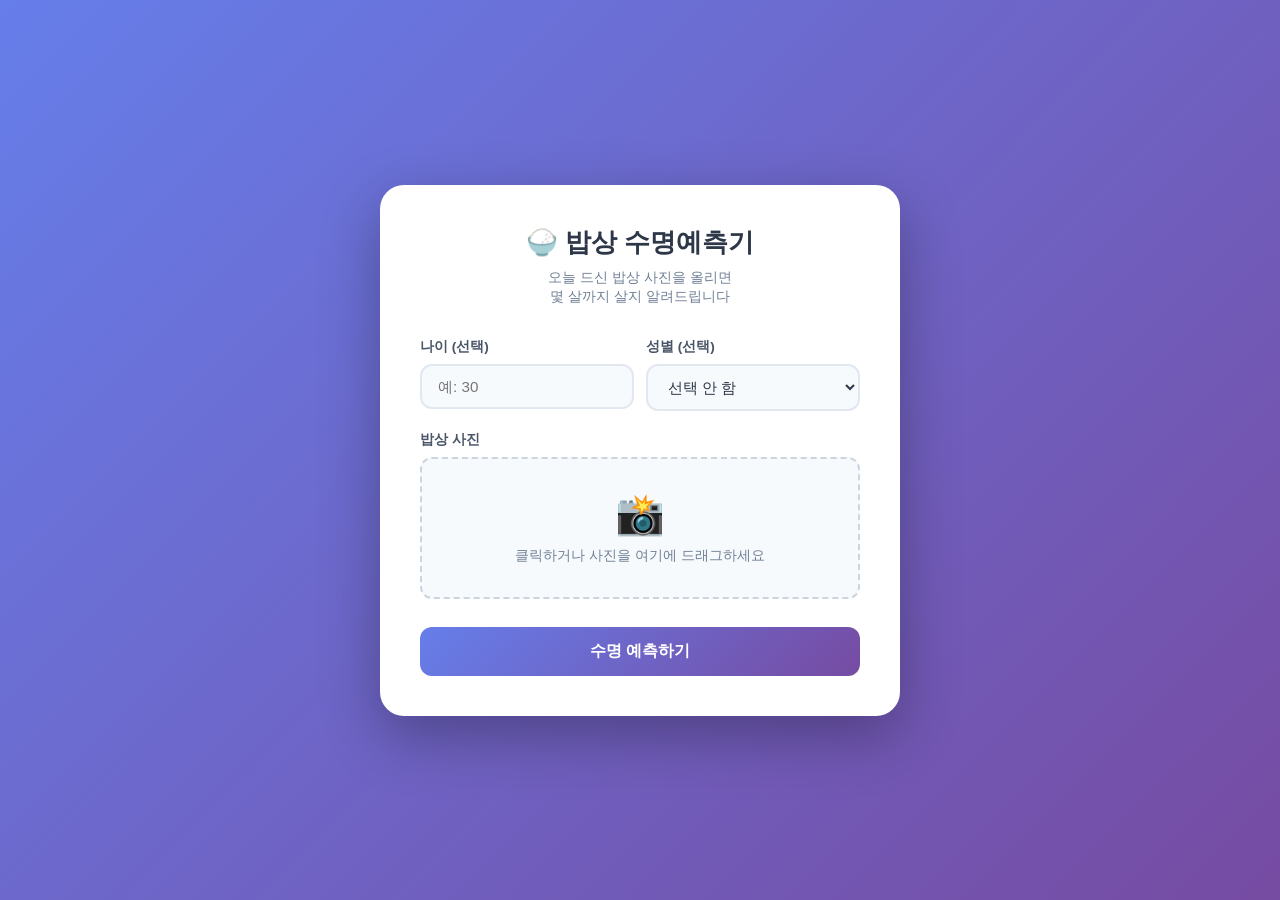
==== index.html @ 8b2cb839 "정적 HTML 단일 파일로 변환 (서버 불필요) Flask 백엔드 제거, index.html 하나로 모든 로직 처리. GitHub Pages 등 정적 호스팅 바로 사용 가능.  C" ====
<!DOCTYPE html>
<html lang="ko">
<head>
    <meta charset="UTF-8">
    <meta name="viewport" content="width=device-width, initial-scale=1.0">
    <title>밥상 수명예측기 🍚</title>
    <style>
        * { box-sizing: border-box; margin: 0; padding: 0; }

        body {
            font-family: 'Apple SD Gothic Neo', 'Malgun Gothic', sans-serif;
            background: linear-gradient(135deg, #667eea 0%, #764ba2 100%);
            min-height: 100vh;
            display: flex;
            align-items: center;
            justify-content: center;
            padding: 20px;
        }

        .card {
            background: white;
            border-radius: 24px;
            padding: 40px;
            width: 100%;
            max-width: 520px;
            box-shadow: 0 20px 60px rgba(0,0,0,0.3);
        }

        h1 {
            text-align: center;
            font-size: 1.6rem;
            margin-bottom: 8px;
            color: #2d3748;
        }

        .subtitle {
            text-align: center;
            color: #718096;
            font-size: 0.9rem;
            margin-bottom: 32px;
        }

        .form-group { margin-bottom: 20px; }

        label {
            display: block;
            font-size: 0.85rem;
            font-weight: 600;
            color: #4a5568;
            margin-bottom: 8px;
        }

        input[type="number"], select {
            width: 100%;
            padding: 12px 16px;
            border: 2px solid #e2e8f0;
            border-radius: 12px;
            font-size: 0.95rem;
            color: #2d3748;
            background: #f7fafc;
            transition: border-color 0.2s;
        }

        input:focus, select:focus {
            outline: none;
            border-color: #667eea;
            background: white;
        }

        .row { display: flex; gap: 12px; }
        .row .form-group { flex: 1; }

        .upload-area {
            border: 2px dashed #cbd5e0;
            border-radius: 12px;
            padding: 32px;
            text-align: center;
            cursor: pointer;
            transition: all 0.2s;
            background: #f7fafc;
        }

        .upload-area:hover, .upload-area.dragover {
            border-color: #667eea;
            background: #ebf4ff;
        }

        .upload-area .emoji { font-size: 2.5rem; display: block; margin-bottom: 8px; }
        .upload-area p { color: #718096; font-size: 0.9rem; }
        .upload-area input[type="file"] { display: none; }

        #preview {
            display: none;
            width: 100%;
            max-height: 240px;
            object-fit: cover;
            border-radius: 12px;
            margin-top: 12px;
        }

        .btn {
            width: 100%;
            padding: 14px;
            background: linear-gradient(135deg, #667eea 0%, #764ba2 100%);
            color: white;
            border: none;
            border-radius: 12px;
            font-size: 1rem;
            font-weight: 700;
            cursor: pointer;
            transition: opacity 0.2s, transform 0.1s;
            margin-top: 8px;
        }

        .btn:hover { opacity: 0.9; transform: translateY(-1px); }
        .btn:active { transform: translateY(0); }
        .btn:disabled { opacity: 0.6; cursor: not-allowed; transform: none; }

        .result {
            display: none;
            margin-top: 24px;
            padding: 24px;
            background: linear-gradient(135deg, #f6f9ff 0%, #f0f4ff 100%);
            border-radius: 16px;
            border-left: 4px solid #667eea;
        }

        .result-text {
            color: #2d3748;
            font-size: 0.95rem;
            line-height: 1.8;
            white-space: pre-wrap;
        }

        .result-text strong {
            color: #667eea;
            font-size: 1.2rem;
        }

        .spinner {
            display: inline-block;
            width: 18px;
            height: 18px;
            border: 3px solid rgba(255,255,255,0.4);
            border-top-color: white;
            border-radius: 50%;
            animation: spin 0.8s linear infinite;
            vertical-align: middle;
            margin-right: 8px;
        }

        @keyframes spin { to { transform: rotate(360deg); } }
    </style>
</head>
<body>
    <div class="card">
        <h1>🍚 밥상 수명예측기</h1>
        <p class="subtitle">오늘 드신 밥상 사진을 올리면<br>몇 살까지 살지 알려드립니다</p>

        <form id="mainForm">
            <div class="row">
                <div class="form-group">
                    <label for="age">나이 (선택)</label>
                    <input type="number" id="age" min="1" max="120" placeholder="예: 30">
                </div>
                <div class="form-group">
                    <label for="gender">성별 (선택)</label>
                    <select id="gender">
                        <option value="">선택 안 함</option>
                        <option value="male">남성</option>
                        <option value="female">여성</option>
                    </select>
                </div>
            </div>

            <div class="form-group">
                <label>밥상 사진</label>
                <div class="upload-area" id="uploadArea">
                    <span class="emoji">📸</span>
                    <p>클릭하거나 사진을 여기에 드래그하세요</p>
                    <input type="file" id="imageInput" accept="image/*" required>
                </div>
                <img id="preview" alt="미리보기">
            </div>

            <button type="submit" class="btn" id="submitBtn">수명 예측하기</button>
        </form>

        <div class="result" id="resultBox">
            <div class="result-text" id="resultText"></div>
        </div>
    </div>

    <script>
        const COMMENTS = [
            ["채소가 풍부해서 혈관 건강에 좋아 보입니다.", "균형 잡힌 식단을 유지하고 있군요!"],
            ["탄수화물 위주의 식사네요. 단백질도 챙겨보세요.", "채소를 조금 더 추가해보는 건 어떨까요?"],
            ["단백질이 풍부한 식사입니다. 근육 건강에 좋습니다.", "물을 충분히 마시는 것도 잊지 마세요!"],
            ["기름진 음식이 보이네요. 가끔은 괜찮지만 자주는 삼가세요.", "운동과 함께라면 더욱 건강한 삶을 살 수 있어요!"],
            ["전통 한식 식단이군요. 발효 식품이 장 건강에 도움이 됩니다.", "이 식단이라면 장수할 가능성이 높습니다!"],
            ["과일과 채소가 가득하네요. 비타민 충전 완료!", "이렇게 드시면 피부도 좋아질 거예요!"],
        ];

        const uploadArea = document.getElementById('uploadArea');
        const imageInput = document.getElementById('imageInput');
        const preview = document.getElementById('preview');
        const form = document.getElementById('mainForm');
        const submitBtn = document.getElementById('submitBtn');
        const resultBox = document.getElementById('resultBox');
        const resultText = document.getElementById('resultText');

        uploadArea.addEventListener('click', () => imageInput.click());

        uploadArea.addEventListener('dragover', (e) => {
            e.preventDefault();
            uploadArea.classList.add('dragover');
        });
        uploadArea.addEventListener('dragleave', () => uploadArea.classList.remove('dragover'));
        uploadArea.addEventListener('drop', (e) => {
            e.preventDefault();
            uploadArea.classList.remove('dragover');
            const file = e.dataTransfer.files[0];
            if (file && file.type.startsWith('image/')) {
                const dt = new DataTransfer();
                dt.items.add(file);
                imageInput.files = dt.files;
                showPreview(file);
            }
        });

        imageInput.addEventListener('change', () => {
            if (imageInput.files[0]) showPreview(imageInput.files[0]);
        });

        function showPreview(file) {
            const reader = new FileReader();
            reader.onload = (e) => {
                preview.src = e.target.result;
                preview.style.display = 'block';
                uploadArea.querySelector('p').textContent = file.name;
            };
            reader.readAsDataURL(file);
        }

        form.addEventListener('submit', (e) => {
            e.preventDefault();
            if (!imageInput.files[0]) {
                alert('사진을 업로드해주세요.');
                return;
            }

            submitBtn.disabled = true;
            submitBtn.innerHTML = '<span class="spinner"></span>분석 중...';
            resultBox.style.display = 'none';

            setTimeout(() => {
                const age = parseInt(document.getElementById('age').value) || null;
                const predicted = Math.floor(Math.random() * 41) + 65; // 65~105
                const [comment, advice] = COMMENTS[Math.floor(Math.random() * COMMENTS.length)];

                let ageMsg = '';
                if (age && age < predicted) {
                    ageMsg = ` (앞으로 ${predicted - age}년 더!)`;
                }

                const html =
                    `당신은 <strong>${predicted}살</strong>까지 살아있을 예정입니다! 🎉${ageMsg}\n\n${comment}\n\n💡 ${advice}`;

                resultText.innerHTML = html;
                resultBox.style.display = 'block';
                resultBox.scrollIntoView({ behavior: 'smooth', block: 'nearest' });

                submitBtn.disabled = false;
                submitBtn.innerHTML = '수명 예측하기';
            }, 1500);
        });
    </script>
</body>
</html>
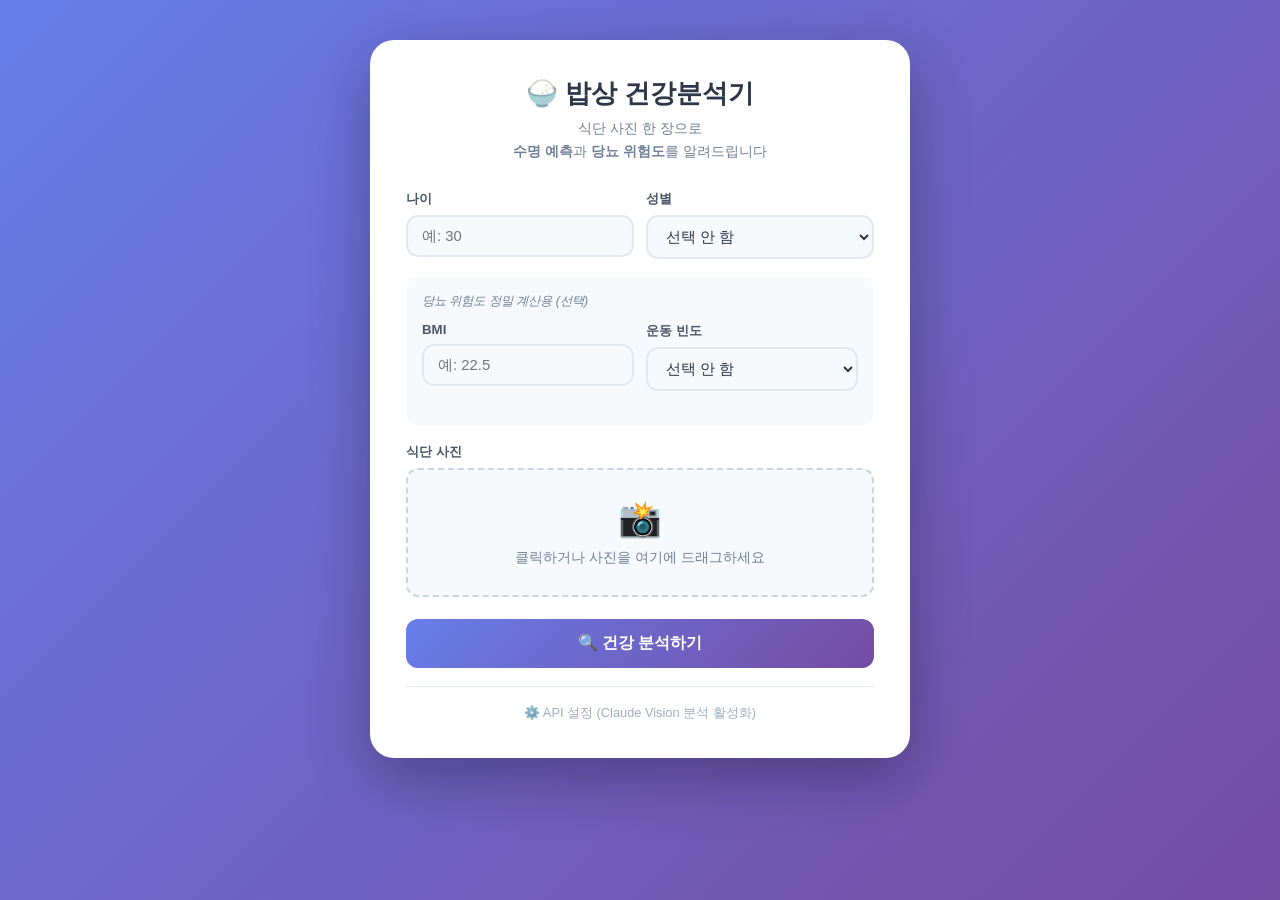
==== commit 8bdf76ce: "수명예측 + 당뇨위험도 기능 추가 - 양자역학 Ry(θ) 회로 시뮬레이션으로 수명 예측 (PAD 3축) - 한국 건보공단 연령별 유병률 기반 5년 내 당뇨 발병 확률 - 당뇨 중위" ====
--- a/index.html
+++ b/index.html
@@ -3,7 +3,7 @@
 <head>
     <meta charset="UTF-8">
     <meta name="viewport" content="width=device-width, initial-scale=1.0">
-    <title>밥상 수명예측기 🍚</title>
+    <title>밥상 건강분석기 🍚</title>
     <style>
         * { box-sizing: border-box; margin: 0; padding: 0; }
 
@@ -12,7 +12,7 @@
             background: linear-gradient(135deg, #667eea 0%, #764ba2 100%);
             min-height: 100vh;
             display: flex;
-            align-items: center;
+            align-items: flex-start;
             justify-content: center;
             padding: 20px;
         }
@@ -20,260 +20,659 @@
         .card {
             background: white;
             border-radius: 24px;
-            padding: 40px;
+            padding: 36px;
             width: 100%;
-            max-width: 520px;
+            max-width: 540px;
             box-shadow: 0 20px 60px rgba(0,0,0,0.3);
-        }
-
-        h1 {
-            text-align: center;
-            font-size: 1.6rem;
-            margin-bottom: 8px;
-            color: #2d3748;
-        }
-
-        .subtitle {
-            text-align: center;
-            color: #718096;
-            font-size: 0.9rem;
-            margin-bottom: 32px;
-        }
-
-        .form-group { margin-bottom: 20px; }
-
-        label {
-            display: block;
-            font-size: 0.85rem;
-            font-weight: 600;
-            color: #4a5568;
-            margin-bottom: 8px;
-        }
-
-        input[type="number"], select {
-            width: 100%;
-            padding: 12px 16px;
-            border: 2px solid #e2e8f0;
-            border-radius: 12px;
-            font-size: 0.95rem;
-            color: #2d3748;
-            background: #f7fafc;
+            margin: 20px 0;
+        }
+
+        h1 { text-align: center; font-size: 1.6rem; margin-bottom: 6px; color: #2d3748; }
+        .subtitle { text-align: center; color: #718096; font-size: 0.88rem; margin-bottom: 28px; line-height: 1.6; }
+
+        .form-group { margin-bottom: 18px; }
+        label { display: block; font-size: 0.83rem; font-weight: 600; color: #4a5568; margin-bottom: 7px; }
+
+        input[type="number"], input[type="text"], select {
+            width: 100%; padding: 11px 14px;
+            border: 2px solid #e2e8f0; border-radius: 12px;
+            font-size: 0.93rem; color: #2d3748; background: #f7fafc;
             transition: border-color 0.2s;
         }
-
-        input:focus, select:focus {
-            outline: none;
-            border-color: #667eea;
-            background: white;
-        }
+        input:focus, select:focus { outline: none; border-color: #667eea; background: white; }
 
         .row { display: flex; gap: 12px; }
         .row .form-group { flex: 1; }
 
         .upload-area {
-            border: 2px dashed #cbd5e0;
-            border-radius: 12px;
-            padding: 32px;
-            text-align: center;
-            cursor: pointer;
-            transition: all 0.2s;
-            background: #f7fafc;
-        }
-
-        .upload-area:hover, .upload-area.dragover {
-            border-color: #667eea;
-            background: #ebf4ff;
-        }
-
-        .upload-area .emoji { font-size: 2.5rem; display: block; margin-bottom: 8px; }
-        .upload-area p { color: #718096; font-size: 0.9rem; }
+            border: 2px dashed #cbd5e0; border-radius: 12px;
+            padding: 28px; text-align: center; cursor: pointer;
+            transition: all 0.2s; background: #f7fafc;
+        }
+        .upload-area:hover, .upload-area.dragover { border-color: #667eea; background: #ebf4ff; }
+        .upload-area .emoji { font-size: 2.2rem; display: block; margin-bottom: 8px; }
+        .upload-area p { color: #718096; font-size: 0.88rem; }
         .upload-area input[type="file"] { display: none; }
 
         #preview {
-            display: none;
-            width: 100%;
-            max-height: 240px;
-            object-fit: cover;
-            border-radius: 12px;
-            margin-top: 12px;
-        }
+            display: none; width: 100%; max-height: 220px;
+            object-fit: cover; border-radius: 12px; margin-top: 12px;
+        }
+
+        .extra-fields {
+            background: #f7fafc; border-radius: 12px;
+            padding: 16px; margin-bottom: 18px;
+        }
+        .extra-fields .row { margin-bottom: 0; }
+        .extra-label { font-size: 0.78rem; color: #718096; margin-bottom: 12px; font-style: italic; }
 
         .btn {
-            width: 100%;
-            padding: 14px;
+            width: 100%; padding: 14px;
             background: linear-gradient(135deg, #667eea 0%, #764ba2 100%);
-            color: white;
-            border: none;
-            border-radius: 12px;
-            font-size: 1rem;
-            font-weight: 700;
-            cursor: pointer;
-            transition: opacity 0.2s, transform 0.1s;
-            margin-top: 8px;
-        }
-
+            color: white; border: none; border-radius: 12px;
+            font-size: 1rem; font-weight: 700; cursor: pointer;
+            transition: opacity 0.2s, transform 0.1s; margin-top: 4px;
+        }
         .btn:hover { opacity: 0.9; transform: translateY(-1px); }
         .btn:active { transform: translateY(0); }
         .btn:disabled { opacity: 0.6; cursor: not-allowed; transform: none; }
 
-        .result {
-            display: none;
-            margin-top: 24px;
-            padding: 24px;
-            background: linear-gradient(135deg, #f6f9ff 0%, #f0f4ff 100%);
-            border-radius: 16px;
-            border-left: 4px solid #667eea;
-        }
-
-        .result-text {
-            color: #2d3748;
-            font-size: 0.95rem;
-            line-height: 1.8;
-            white-space: pre-wrap;
-        }
-
-        .result-text strong {
-            color: #667eea;
-            font-size: 1.2rem;
-        }
-
         .spinner {
-            display: inline-block;
-            width: 18px;
-            height: 18px;
-            border: 3px solid rgba(255,255,255,0.4);
-            border-top-color: white;
-            border-radius: 50%;
-            animation: spin 0.8s linear infinite;
-            vertical-align: middle;
-            margin-right: 8px;
-        }
-
+            display: inline-block; width: 16px; height: 16px;
+            border: 2.5px solid rgba(255,255,255,0.4); border-top-color: white;
+            border-radius: 50%; animation: spin 0.8s linear infinite;
+            vertical-align: middle; margin-right: 6px;
+        }
         @keyframes spin { to { transform: rotate(360deg); } }
+
+        /* ── 결과 카드 ── */
+        .results { display: none; margin-top: 24px; }
+
+        .result-card {
+            border-radius: 16px; padding: 22px;
+            margin-bottom: 16px; border: 1.5px solid transparent;
+        }
+        .result-card.lifespan {
+            background: linear-gradient(135deg, #f0f4ff 0%, #e8f0ff 100%);
+            border-color: #c3d0f7;
+        }
+        .result-card.diabetes {
+            background: linear-gradient(135deg, #fff5f5 0%, #ffe8e8 100%);
+            border-color: #f7c3c3;
+        }
+
+        .card-title {
+            font-size: 0.85rem; font-weight: 700; margin-bottom: 14px;
+            display: flex; align-items: center; gap: 6px;
+        }
+        .card-title.blue { color: #5a67d8; }
+        .card-title.red  { color: #c53030; }
+
+        .big-number { font-size: 2.6rem; font-weight: 800; line-height: 1; }
+        .big-number.blue { color: #5a67d8; }
+        .big-number.red  { color: #e53e3e; }
+        .big-unit { font-size: 1rem; font-weight: 600; margin-left: 4px; color: #718096; }
+
+        .sub-info { font-size: 0.82rem; color: #718096; margin-top: 4px; }
+
+        .score-row { display: flex; align-items: center; gap: 10px; margin-top: 12px; }
+        .score-label { font-size: 0.78rem; color: #4a5568; width: 90px; flex-shrink: 0; }
+        .score-bar-wrap { flex: 1; background: #e2e8f0; border-radius: 99px; height: 8px; }
+        .score-bar { height: 8px; border-radius: 99px; transition: width 0.6s ease; }
+        .score-val { font-size: 0.78rem; font-weight: 700; width: 42px; text-align: right; flex-shrink: 0; }
+
+        .risk-badge {
+            display: inline-block; padding: 3px 10px;
+            border-radius: 99px; font-size: 0.8rem; font-weight: 700; margin-top: 8px;
+        }
+        .risk-low      { background: #c6f6d5; color: #276749; }
+        .risk-moderate { background: #fef3c7; color: #b45309; }
+        .risk-high     { background: #fed7d7; color: #c53030; }
+        .risk-very_high { background: #e53e3e; color: white; }
+
+        .onset-info {
+            margin-top: 12px; padding: 12px; background: rgba(255,255,255,0.7);
+            border-radius: 10px; font-size: 0.85rem; color: #4a5568; line-height: 1.7;
+        }
+        .onset-info strong { color: #c53030; }
+
+        /* ── 설정 ── */
+        .settings-toggle {
+            text-align: center; margin-top: 12px;
+            font-size: 0.8rem; color: #a0aec0; cursor: pointer;
+        }
+        .settings-toggle:hover { color: #667eea; }
+        .settings-panel {
+            display: none; margin-top: 16px; padding: 16px;
+            background: #f7fafc; border-radius: 12px; border: 1.5px solid #e2e8f0;
+        }
+        .settings-panel label { font-size: 0.8rem; }
+        .settings-panel input { font-size: 0.82rem; }
+        .save-btn {
+            margin-top: 8px; padding: 8px 16px;
+            background: #667eea; color: white; border: none;
+            border-radius: 8px; font-size: 0.82rem; cursor: pointer;
+        }
+        .api-status { font-size: 0.78rem; margin-top: 6px; }
+        .api-ok  { color: #38a169; }
+        .api-no  { color: #e53e3e; }
+
+        .mode-tag {
+            display: inline-block; font-size: 0.72rem; padding: 2px 8px;
+            border-radius: 99px; background: #ebf4ff; color: #5a67d8;
+            margin-bottom: 16px; border: 1px solid #c3d0f7;
+        }
+
+        .divider { border: none; border-top: 1.5px solid #e2e8f0; margin: 18px 0; }
     </style>
 </head>
 <body>
-    <div class="card">
-        <h1>🍚 밥상 수명예측기</h1>
-        <p class="subtitle">오늘 드신 밥상 사진을 올리면<br>몇 살까지 살지 알려드립니다</p>
-
-        <form id="mainForm">
+<div class="card">
+    <h1>🍚 밥상 건강분석기</h1>
+    <p class="subtitle">식단 사진 한 장으로<br><b>수명 예측</b>과 <b>당뇨 위험도</b>를 알려드립니다</p>
+
+    <form id="mainForm">
+        <div class="row">
+            <div class="form-group">
+                <label for="age">나이</label>
+                <input type="number" id="age" min="1" max="100" placeholder="예: 30">
+            </div>
+            <div class="form-group">
+                <label for="gender">성별</label>
+                <select id="gender">
+                    <option value="">선택 안 함</option>
+                    <option value="male">남성</option>
+                    <option value="female">여성</option>
+                </select>
+            </div>
+        </div>
+
+        <div class="extra-fields">
+            <div class="extra-label">당뇨 위험도 정밀 계산용 (선택)</div>
             <div class="row">
                 <div class="form-group">
-                    <label for="age">나이 (선택)</label>
-                    <input type="number" id="age" min="1" max="120" placeholder="예: 30">
+                    <label for="bmi">BMI</label>
+                    <input type="number" id="bmi" min="10" max="60" step="0.1" placeholder="예: 22.5">
                 </div>
                 <div class="form-group">
-                    <label for="gender">성별 (선택)</label>
-                    <select id="gender">
+                    <label for="exercise">운동 빈도</label>
+                    <select id="exercise">
                         <option value="">선택 안 함</option>
-                        <option value="male">남성</option>
-                        <option value="female">여성</option>
+                        <option value="daily">매일</option>
+                        <option value="3-4">주 3~4회</option>
+                        <option value="1-2">주 1~2회</option>
+                        <option value="rarely">가끔</option>
+                        <option value="never">안 함</option>
                     </select>
                 </div>
             </div>
-
-            <div class="form-group">
-                <label>밥상 사진</label>
-                <div class="upload-area" id="uploadArea">
-                    <span class="emoji">📸</span>
-                    <p>클릭하거나 사진을 여기에 드래그하세요</p>
-                    <input type="file" id="imageInput" accept="image/*" required>
-                </div>
-                <img id="preview" alt="미리보기">
-            </div>
-
-            <button type="submit" class="btn" id="submitBtn">수명 예측하기</button>
-        </form>
-
-        <div class="result" id="resultBox">
-            <div class="result-text" id="resultText"></div>
         </div>
+
+        <div class="form-group">
+            <label>식단 사진</label>
+            <div class="upload-area" id="uploadArea">
+                <span class="emoji">📸</span>
+                <p>클릭하거나 사진을 여기에 드래그하세요</p>
+                <input type="file" id="imageInput" accept="image/*">
+            </div>
+            <img id="preview" alt="미리보기">
+        </div>
+
+        <div class="form-group" id="manualFoodGroup" style="display:none">
+            <label for="manualFood">식단 직접 입력 (AI 분석 불가 시)</label>
+            <input type="text" id="manualFood" placeholder="예: 라면, 탕후루, 비빔밥, 삼겹살 ...">
+        </div>
+
+        <button type="submit" class="btn" id="submitBtn">🔍 건강 분석하기</button>
+    </form>
+
+    <!-- 결과 -->
+    <div class="results" id="results">
+        <span class="mode-tag" id="modeTag">양자역학 기반 시뮬레이션</span>
+
+        <!-- 수명 예측 -->
+        <div class="result-card lifespan">
+            <div class="card-title blue">🫀 수명 예측</div>
+            <div>
+                <span class="big-number blue" id="lifespanNum">—</span>
+                <span class="big-unit">세까지</span>
+            </div>
+            <div class="sub-info" id="lifespanSub"></div>
+            <div class="score-row">
+                <span class="score-label">대사건강</span>
+                <div class="score-bar-wrap"><div class="score-bar" id="bar-metabolic" style="background:#5a67d8;width:0%"></div></div>
+                <span class="score-val blue" id="val-metabolic"></span>
+            </div>
+            <div class="score-row">
+                <span class="score-label">항염증</span>
+                <div class="score-bar-wrap"><div class="score-bar" id="bar-inflammation" style="background:#38a169;width:0%"></div></div>
+                <span class="score-val" style="color:#38a169" id="val-inflammation"></span>
+            </div>
+            <div class="score-row">
+                <span class="score-label">장수인자</span>
+                <div class="score-bar-wrap"><div class="score-bar" id="bar-longevity" style="background:#805ad5;width:0%"></div></div>
+                <span class="score-val" style="color:#805ad5" id="val-longevity"></span>
+            </div>
+        </div>
+
+        <!-- 당뇨 위험도 -->
+        <div class="result-card diabetes">
+            <div class="card-title red">🩸 당뇨 위험도</div>
+            <div>
+                <span class="big-number red" id="diabetesNum">—</span>
+                <span class="big-unit">% (5년 내)</span>
+            </div>
+            <span class="risk-badge" id="riskBadge"></span>
+            <div class="onset-info" id="onsetInfo"></div>
+            <div class="score-row" style="margin-top:14px">
+                <span class="score-label">혈당부하</span>
+                <div class="score-bar-wrap"><div class="score-bar" id="bar-glycemic" style="background:#e53e3e;width:0%"></div></div>
+                <span class="score-val red" id="val-glycemic"></span>
+            </div>
+            <div class="score-row">
+                <span class="score-label">인슐린저항</span>
+                <div class="score-bar-wrap"><div class="score-bar" id="bar-insulin" style="background:#dd6b20;width:0%"></div></div>
+                <span class="score-val" style="color:#dd6b20" id="val-insulin"></span>
+            </div>
+        </div>
+
+        <p style="font-size:0.73rem;color:#a0aec0;text-align:center;margin-top:4px">
+            ※ 단일 식사 기준 예측이며 의학적 진단이 아닙니다.<br>
+            한국 건보공단 연령별 유병률 통계 기반 (2024)
+        </p>
     </div>
 
-    <script>
-        const COMMENTS = [
-            ["채소가 풍부해서 혈관 건강에 좋아 보입니다.", "균형 잡힌 식단을 유지하고 있군요!"],
-            ["탄수화물 위주의 식사네요. 단백질도 챙겨보세요.", "채소를 조금 더 추가해보는 건 어떨까요?"],
-            ["단백질이 풍부한 식사입니다. 근육 건강에 좋습니다.", "물을 충분히 마시는 것도 잊지 마세요!"],
-            ["기름진 음식이 보이네요. 가끔은 괜찮지만 자주는 삼가세요.", "운동과 함께라면 더욱 건강한 삶을 살 수 있어요!"],
-            ["전통 한식 식단이군요. 발효 식품이 장 건강에 도움이 됩니다.", "이 식단이라면 장수할 가능성이 높습니다!"],
-            ["과일과 채소가 가득하네요. 비타민 충전 완료!", "이렇게 드시면 피부도 좋아질 거예요!"],
-        ];
-
-        const uploadArea = document.getElementById('uploadArea');
-        const imageInput = document.getElementById('imageInput');
-        const preview = document.getElementById('preview');
-        const form = document.getElementById('mainForm');
-        const submitBtn = document.getElementById('submitBtn');
-        const resultBox = document.getElementById('resultBox');
-        const resultText = document.getElementById('resultText');
-
-        uploadArea.addEventListener('click', () => imageInput.click());
-
-        uploadArea.addEventListener('dragover', (e) => {
-            e.preventDefault();
-            uploadArea.classList.add('dragover');
+    <hr class="divider">
+
+    <div class="settings-toggle" id="settingsToggle">⚙️ API 설정 (Claude Vision 분석 활성화)</div>
+    <div class="settings-panel" id="settingsPanel">
+        <div class="form-group">
+            <label>Anthropic API Key</label>
+            <input type="text" id="apiKeyInput" placeholder="sk-ant-api03-...">
+        </div>
+        <button class="save-btn" id="saveApiBtn">저장</button>
+        <div class="api-status" id="apiStatus"></div>
+    </div>
+</div>
+
+<script>
+// ════════════════════════════════════════════════
+//  양자역학 기반 시뮬레이션 엔진
+//  실제 QPU와 동일한 확률 계산 (Ry(θ) 회로)
+// ════════════════════════════════════════════════
+const p1 = theta => Math.pow(Math.sin(theta / 2), 2); // P(|1>) = sin²(θ/2)
+const encode = v => Math.max(0, Math.min(1, v)) * Math.PI;
+const SHOTS = 512;
+
+function simulateMetabolic(f) {
+    const probs = [f.calorie_density, f.calorie_density,
+                   f.sugar_level, f.sugar_level,
+                   f.saturated_fat, f.saturated_fat,
+                   0.5, 0.5].map(encode).map(p1);
+    let acc = 0;
+    for (let s = 0; s < SHOTS; s++) {
+        const ones = probs.filter(p => Math.random() < p).length;
+        acc += 1 - 2 * (ones / 8); // 1이 많을수록(고칼로리) 음수
+    }
+    return Math.max(-1, Math.min(1, acc / SHOTS));
+}
+
+function simulateInflammation(f) {
+    const pProt = [f.omega3, f.antioxidants, f.omega3, f.antioxidants].map(encode).map(p1);
+    const pHarm = [f.processed_food, f.saturated_fat, f.processed_food, f.saturated_fat].map(encode).map(p1);
+    let acc = 0;
+    for (let s = 0; s < SHOTS; s++) {
+        const prot = pProt.filter(p => Math.random() < p).length;
+        const harm = pHarm.filter(p => Math.random() < p).length;
+        acc += (prot - harm) / 4;
+    }
+    return Math.max(-1, Math.min(1, acc / SHOTS));
+}
+
+function simulateLongevity(f) {
+    const probs = [f.fiber_content, f.mediterranean_score,
+                   f.antioxidants, f.fiber_content,
+                   f.mediterranean_score, f.antioxidants,
+                   0.5, 0.5].map(encode).map(p1);
+    let acc = 0;
+    for (let s = 0; s < SHOTS; s++) {
+        const ones = probs.filter(p => Math.random() < p).length;
+        acc += 1 - 2 * (ones % 2); // 짝수 패리티 = 장수 친화
+    }
+    return Math.max(-1, Math.min(1, acc / SHOTS));
+}
+
+function simulateGlycemic(f) {
+    const gl = f.glycemic_load ?? (f.sugar_level * 0.6 + (f.refined_carbs ?? 0) * 0.4);
+    const probs = [gl, gl, f.sugar_level, f.sugar_level,
+                   f.refined_carbs ?? f.sugar_level, f.calorie_density,
+                   0.5, 0.5].map(encode).map(p1);
+    let acc = 0;
+    for (let s = 0; s < SHOTS; s++) {
+        acc += probs.filter(p => Math.random() < p).length / 8;
+    }
+    return Math.max(0, Math.min(1, acc / SHOTS)); // 0~1 (높을수록 혈당 위험)
+}
+
+function simulateInsulinResistance(f) {
+    const pBad  = [f.processed_food, f.saturated_fat, f.processed_food, f.saturated_fat].map(encode).map(p1);
+    const pGood = [f.omega3, f.fiber_content, f.antioxidants, f.mediterranean_score].map(encode).map(p1);
+    let acc = 0;
+    for (let s = 0; s < SHOTS; s++) {
+        const bad  = pBad.filter(p  => Math.random() < p).length;
+        const good = pGood.filter(p => Math.random() < p).length;
+        acc += (bad - good) / 4;
+    }
+    return Math.max(-1, Math.min(1, acc / SHOTS)); // 양수 = 인슐린저항 위험
+}
+
+// ════════════════════════════════════════════════
+//  한국 연령별 당뇨 연간 발병률 (건보공단 2024)
+// ════════════════════════════════════════════════
+const KR_DIABETES_ANNUAL = {
+    15:0.002, 20:0.003, 25:0.005, 30:0.010,
+    35:0.018, 40:0.032, 45:0.052, 50:0.075,
+    55:0.095, 60:0.115, 65:0.130,
+};
+function getBaseRate(age) {
+    const keys = Object.keys(KR_DIABETES_ANNUAL).map(Number).sort((a,b)=>a-b);
+    const k = keys.reduce((prev, cur) => (cur <= age ? cur : prev), keys[0]);
+    return KR_DIABETES_ANNUAL[k] || 0.010;
+}
+
+// ════════════════════════════════════════════════
+//  수명 예측
+// ════════════════════════════════════════════════
+function predictLifespan(features, age, gender) {
+    const base = gender === 'male' ? 80.5 : gender === 'female' ? 86.5 : 83.5;
+    const metabolic    = simulateMetabolic(features);
+    const inflammation = simulateInflammation(features);
+    const longevity    = simulateLongevity(features);
+    const delta = metabolic * 4 + inflammation * 3 + longevity * 5;
+    return {
+        predicted : Math.round((base + delta) * 10) / 10,
+        base, delta: Math.round(delta * 10) / 10,
+        metabolic, inflammation, longevity,
+        remaining : age ? Math.max(0, Math.round((base + delta - age) * 10) / 10) : null,
+    };
+}
+
+// ════════════════════════════════════════════════
+//  당뇨 위험도 예측
+// ════════════════════════════════════════════════
+function predictDiabetes(features, age, bmi, exercise) {
+    const baseRate = getBaseRate(age || 30);
+    const glycemic  = simulateGlycemic(features);
+    const insulin   = simulateInsulinResistance(features);
+
+    const bmiMod = !bmi ? 1.0
+        : bmi < 18.5 ? 0.8 : bmi < 23 ? 1.0
+        : bmi < 25   ? 1.4 : bmi < 30 ? 2.0 : 3.0;
+
+    const exMod = exercise === 'daily' ? 0.5
+        : exercise === '3-4' ? 0.7 : exercise === '1-2' ? 1.0
+        : exercise === 'rarely' ? 1.4 : exercise === 'never' ? 1.8 : 1.0;
+
+    const dietMult  = 1 + glycemic * 3.5 + insulin * 2.0;
+    const annualRisk = Math.min(0.50, baseRate * dietMult * bmiMod * exMod);
+    const risk5yr    = Math.min(0.98, 1 - Math.pow(1 - annualRisk, 5));
+    const medYears   = annualRisk > 0 ? Math.round(Math.log(0.5) / Math.log(1 - annualRisk)) : 99;
+    const onsetYear  = new Date().getFullYear() + medYears;
+    const level      = risk5yr < 0.05 ? 'low' : risk5yr < 0.15 ? 'moderate'
+                     : risk5yr < 0.35 ? 'high' : 'very_high';
+    return {
+        risk5yr   : Math.round(risk5yr * 1000) / 10,
+        onsetYear, level, medYears,
+        glycemic  : Math.round(glycemic * 100),
+        insulin   : Math.round((insulin + 1) / 2 * 100),
+    };
+}
+
+// ════════════════════════════════════════════════
+//  한국 대표 식품 DB (혈당부하 중심)
+// ════════════════════════════════════════════════
+const FOOD_DB = {
+    '아메리카노': { calorie_density:0.02, sugar_level:0.00, saturated_fat:0.00, omega3:0.00, antioxidants:0.65, processed_food:0.05, fiber_content:0.02, mediterranean_score:0.45, glycemic_load:0.03, refined_carbs:0.00 },
+    '라면':       { calorie_density:0.75, sugar_level:0.25, saturated_fat:0.55, omega3:0.05, antioxidants:0.10, processed_food:0.95, fiber_content:0.05, mediterranean_score:0.05, glycemic_load:0.90, refined_carbs:0.90 },
+    '탕후루':     { calorie_density:0.60, sugar_level:0.95, saturated_fat:0.05, omega3:0.00, antioxidants:0.20, processed_food:0.75, fiber_content:0.05, mediterranean_score:0.05, glycemic_load:0.95, refined_carbs:0.65 },
+    '비빔밥':     { calorie_density:0.50, sugar_level:0.15, saturated_fat:0.20, omega3:0.10, antioxidants:0.65, processed_food:0.15, fiber_content:0.55, mediterranean_score:0.55, glycemic_load:0.55, refined_carbs:0.50 },
+    '삼겹살':     { calorie_density:0.75, sugar_level:0.05, saturated_fat:0.85, omega3:0.10, antioxidants:0.15, processed_food:0.20, fiber_content:0.00, mediterranean_score:0.15, glycemic_load:0.05, refined_carbs:0.05 },
+    '치킨':       { calorie_density:0.70, sugar_level:0.15, saturated_fat:0.55, omega3:0.05, antioxidants:0.10, processed_food:0.75, fiber_content:0.05, mediterranean_score:0.10, glycemic_load:0.40, refined_carbs:0.35 },
+    '샐러드':     { calorie_density:0.12, sugar_level:0.10, saturated_fat:0.08, omega3:0.25, antioxidants:0.90, processed_food:0.05, fiber_content:0.85, mediterranean_score:0.92, glycemic_load:0.08, refined_carbs:0.05 },
+    '김치찌개':   { calorie_density:0.38, sugar_level:0.10, saturated_fat:0.30, omega3:0.15, antioxidants:0.55, processed_food:0.30, fiber_content:0.40, mediterranean_score:0.42, glycemic_load:0.25, refined_carbs:0.20 },
+    '된장찌개':   { calorie_density:0.30, sugar_level:0.08, saturated_fat:0.20, omega3:0.18, antioxidants:0.60, processed_food:0.25, fiber_content:0.45, mediterranean_score:0.50, glycemic_load:0.20, refined_carbs:0.15 },
+    '피자':       { calorie_density:0.78, sugar_level:0.22, saturated_fat:0.65, omega3:0.05, antioxidants:0.20, processed_food:0.82, fiber_content:0.10, mediterranean_score:0.22, glycemic_load:0.75, refined_carbs:0.72 },
+    '초밥':       { calorie_density:0.48, sugar_level:0.14, saturated_fat:0.12, omega3:0.75, antioxidants:0.38, processed_food:0.18, fiber_content:0.10, mediterranean_score:0.68, glycemic_load:0.48, refined_carbs:0.42 },
+    '버블티':     { calorie_density:0.55, sugar_level:0.90, saturated_fat:0.10, omega3:0.00, antioxidants:0.10, processed_food:0.85, fiber_content:0.02, mediterranean_score:0.04, glycemic_load:0.88, refined_carbs:0.80 },
+    '백반':       { calorie_density:0.45, sugar_level:0.10, saturated_fat:0.22, omega3:0.12, antioxidants:0.55, processed_food:0.20, fiber_content:0.50, mediterranean_score:0.52, glycemic_load:0.50, refined_carbs:0.48 },
+    '햄버거':     { calorie_density:0.80, sugar_level:0.30, saturated_fat:0.65, omega3:0.05, antioxidants:0.12, processed_food:0.88, fiber_content:0.08, mediterranean_score:0.08, glycemic_load:0.78, refined_carbs:0.70 },
+    '연어':       { calorie_density:0.42, sugar_level:0.02, saturated_fat:0.22, omega3:0.95, antioxidants:0.35, processed_food:0.08, fiber_content:0.00, mediterranean_score:0.82, glycemic_load:0.02, refined_carbs:0.00 },
+};
+
+function featuresFromText(text) {
+    const found = Object.keys(FOOD_DB).find(k => text.includes(k));
+    if (found) return { ...FOOD_DB[found], foods: [found] };
+    // 기본값: 보통 수준
+    return { calorie_density:0.50, sugar_level:0.30, saturated_fat:0.30, omega3:0.15,
+             antioxidants:0.35, processed_food:0.45, fiber_content:0.25,
+             mediterranean_score:0.30, glycemic_load:0.50, refined_carbs:0.45, foods: [text] };
+}
+
+// ════════════════════════════════════════════════
+//  Claude Vision API 호출
+// ════════════════════════════════════════════════
+async function analyzeWithClaude(base64, mimeType) {
+    const key = localStorage.getItem('anthropic_api_key');
+    if (!key) throw new Error('NO_KEY');
+
+    const res = await fetch('https://api.anthropic.com/v1/messages', {
+        method: 'POST',
+        headers: {
+            'Content-Type': 'application/json',
+            'x-api-key': key,
+            'anthropic-version': '2023-06-01',
+            'anthropic-dangerous-direct-browser-access': 'true',
+        },
+        body: JSON.stringify({
+            model: 'claude-opus-4-5',
+            max_tokens: 600,
+            messages: [{ role: 'user', content: [
+                { type: 'image', source: { type: 'base64', media_type: mimeType, data: base64 } },
+                { type: 'text', text: `이 식단 사진을 분석해서 아래 JSON만 반환해. 설명 없이.
+각 수치는 0.0~1.0:
+{
+  "calorie_density": ,
+  "sugar_level": ,
+  "saturated_fat": ,
+  "omega3": ,
+  "antioxidants": ,
+  "processed_food": ,
+  "fiber_content": ,
+  "mediterranean_score": ,
+  "glycemic_load": ,
+  "refined_carbs": ,
+  "foods": []
+}` }
+            ]}]
+        })
+    });
+
+    const data = await res.json();
+    if (!res.ok) throw new Error(data.error?.message || 'API 오류');
+    let text = data.content[0].text.trim();
+    if (text.includes('```')) text = text.split('```')[1].replace(/^json/, '').trim();
+    return JSON.parse(text);
+}
+
+// ════════════════════════════════════════════════
+//  UI 렌더링
+// ════════════════════════════════════════════════
+function pct(score) { return Math.round((score + 1) / 2 * 100); } // [-1,1] → [0,100]%
+function sign(n)    { return n >= 0 ? `+${n}` : `${n}`; }
+
+function renderLifespan(r) {
+    document.getElementById('lifespanNum').textContent = r.predicted;
+    const sub = [];
+    if (r.remaining !== null) sub.push(`앞으로 ${r.remaining}년`);
+    sub.push(`기준 ${r.base}세 ${sign(r.delta)}년`);
+    document.getElementById('lifespanSub').textContent = sub.join('  ·  ');
+
+    const bars = [
+        ['metabolic',    pct(r.metabolic)],
+        ['inflammation', pct(r.inflammation)],
+        ['longevity',    pct(r.longevity)],
+    ];
+    bars.forEach(([id, v]) => {
+        document.getElementById(`bar-${id}`).style.width = v + '%';
+        document.getElementById(`val-${id}`).textContent = sign(Math.round(
+            id === 'metabolic' ? r.metabolic * 4 :
+            id === 'inflammation' ? r.inflammation * 3 : r.longevity * 5
+        )) + '년';
+    });
+}
+
+const RISK_LABELS = { low:'낮음', moderate:'주의', high:'높음', very_high:'매우 높음' };
+
+function renderDiabetes(d) {
+    document.getElementById('diabetesNum').textContent = d.risk5yr;
+    const badge = document.getElementById('riskBadge');
+    badge.textContent = RISK_LABELS[d.level];
+    badge.className = `risk-badge risk-${d.level}`;
+
+    const yr = d.medYears >= 50 ? '50년 이상' : `${d.onsetYear}년경 (${d.medYears}년 후)`;
+    document.getElementById('onsetInfo').innerHTML =
+        `현재 식습관 유지 시<br>` +
+        `<strong>5년 내 당뇨 발병 확률 ${d.risk5yr}%</strong><br>` +
+        `중위 발병 예상 시점: <strong>${yr}</strong>`;
+
+    document.getElementById('bar-glycemic').style.width = d.glycemic + '%';
+    document.getElementById('val-glycemic').textContent = d.glycemic + '%';
+    document.getElementById('bar-insulin').style.width = d.insulin + '%';
+    document.getElementById('val-insulin').textContent = d.insulin + '%';
+}
+
+// ════════════════════════════════════════════════
+//  메인 흐름
+// ════════════════════════════════════════════════
+const form       = document.getElementById('mainForm');
+const submitBtn  = document.getElementById('submitBtn');
+const resultsDiv = document.getElementById('results');
+const modeTag    = document.getElementById('modeTag');
+const manualGrp  = document.getElementById('manualFoodGroup');
+
+form.addEventListener('submit', async e => {
+    e.preventDefault();
+    const age      = parseInt(document.getElementById('age').value) || null;
+    const gender   = document.getElementById('gender').value;
+    const bmi      = parseFloat(document.getElementById('bmi').value) || null;
+    const exercise = document.getElementById('exercise').value;
+    const file     = document.getElementById('imageInput').files[0];
+    const manual   = document.getElementById('manualFood').value.trim();
+
+    if (!file && !manual) { alert('사진을 업로드하거나 식단을 입력해주세요.'); return; }
+
+    submitBtn.disabled = true;
+    submitBtn.innerHTML = '<span class="spinner"></span>분석 중...';
+    resultsDiv.style.display = 'none';
+
+    let features;
+    let mode = '양자역학 기반 시뮬레이션';
+
+    if (file) {
+        const base64 = await new Promise((res, rej) => {
+            const reader = new FileReader();
+            reader.onload  = ev => res(ev.target.result.split(',')[1]);
+            reader.onerror = rej;
+            reader.readAsDataURL(file);
         });
-        uploadArea.addEventListener('dragleave', () => uploadArea.classList.remove('dragover'));
-        uploadArea.addEventListener('drop', (e) => {
-            e.preventDefault();
-            uploadArea.classList.remove('dragover');
-            const file = e.dataTransfer.files[0];
-            if (file && file.type.startsWith('image/')) {
-                const dt = new DataTransfer();
-                dt.items.add(file);
-                imageInput.files = dt.files;
-                showPreview(file);
-            }
-        });
-
-        imageInput.addEventListener('change', () => {
-            if (imageInput.files[0]) showPreview(imageInput.files[0]);
-        });
-
-        function showPreview(file) {
-            const reader = new FileReader();
-            reader.onload = (e) => {
-                preview.src = e.target.result;
-                preview.style.display = 'block';
-                uploadArea.querySelector('p').textContent = file.name;
-            };
-            reader.readAsDataURL(file);
-        }
-
-        form.addEventListener('submit', (e) => {
-            e.preventDefault();
-            if (!imageInput.files[0]) {
-                alert('사진을 업로드해주세요.');
+        const mime = file.type || 'image/jpeg';
+
+        try {
+            features = await analyzeWithClaude(base64, mime);
+            mode = 'Claude Vision AI + 양자 시뮬레이션';
+        } catch (err) {
+            if (err.message !== 'NO_KEY') console.warn('Claude 분석 실패:', err.message);
+            // 사진 없으면 수동 입력 창 노출
+            manualGrp.style.display = 'block';
+            if (!manual) {
+                submitBtn.disabled = false;
+                submitBtn.innerHTML = '🔍 건강 분석하기';
+                alert('AI 분석을 사용할 수 없습니다.\n아래 식단 입력란에 음식 이름을 입력 후 다시 눌러주세요.');
                 return;
             }
-
-            submitBtn.disabled = true;
-            submitBtn.innerHTML = '<span class="spinner"></span>분석 중...';
-            resultBox.style.display = 'none';
-
-            setTimeout(() => {
-                const age = parseInt(document.getElementById('age').value) || null;
-                const predicted = Math.floor(Math.random() * 41) + 65; // 65~105
-                const [comment, advice] = COMMENTS[Math.floor(Math.random() * COMMENTS.length)];
-
-                let ageMsg = '';
-                if (age && age < predicted) {
-                    ageMsg = ` (앞으로 ${predicted - age}년 더!)`;
-                }
-
-                const html =
-                    `당신은 <strong>${predicted}살</strong>까지 살아있을 예정입니다! 🎉${ageMsg}\n\n${comment}\n\n💡 ${advice}`;
-
-                resultText.innerHTML = html;
-                resultBox.style.display = 'block';
-                resultBox.scrollIntoView({ behavior: 'smooth', block: 'nearest' });
-
-                submitBtn.disabled = false;
-                submitBtn.innerHTML = '수명 예측하기';
-            }, 1500);
-        });
-    </script>
+            features = featuresFromText(manual);
+            mode = '식품 DB + 양자 시뮬레이션';
+        }
+    } else {
+        features = featuresFromText(manual);
+        mode = '식품 DB + 양자 시뮬레이션';
+    }
+
+    // 예측 실행
+    const lifespan = predictLifespan(features, age, gender);
+    const diabetes = predictDiabetes(features, age, bmi, exercise);
+
+    modeTag.textContent = mode;
+    renderLifespan(lifespan);
+    renderDiabetes(diabetes);
+
+    resultsDiv.style.display = 'block';
+    resultsDiv.scrollIntoView({ behavior: 'smooth', block: 'start' });
+
+    submitBtn.disabled = false;
+    submitBtn.innerHTML = '🔍 건강 분석하기';
+});
+
+// ════════════════════════════════════════════════
+//  파일 업로드 UI
+// ════════════════════════════════════════════════
+const uploadArea = document.getElementById('uploadArea');
+const imageInput = document.getElementById('imageInput');
+const preview    = document.getElementById('preview');
+
+uploadArea.addEventListener('click', () => imageInput.click());
+uploadArea.addEventListener('dragover', e => { e.preventDefault(); uploadArea.classList.add('dragover'); });
+uploadArea.addEventListener('dragleave', () => uploadArea.classList.remove('dragover'));
+uploadArea.addEventListener('drop', e => {
+    e.preventDefault(); uploadArea.classList.remove('dragover');
+    const f = e.dataTransfer.files[0];
+    if (f?.type.startsWith('image/')) { const dt = new DataTransfer(); dt.items.add(f); imageInput.files = dt.files; showPreview(f); }
+});
+imageInput.addEventListener('change', () => { if (imageInput.files[0]) showPreview(imageInput.files[0]); });
+
+function showPreview(file) {
+    const reader = new FileReader();
+    reader.onload = e => { preview.src = e.target.result; preview.style.display = 'block'; };
+    reader.readAsDataURL(file);
+    uploadArea.querySelector('p').textContent = file.name;
+    manualGrp.style.display = 'none';
+}
+
+// ════════════════════════════════════════════════
+//  설정 패널
+// ════════════════════════════════════════════════
+document.getElementById('settingsToggle').addEventListener('click', () => {
+    const p = document.getElementById('settingsPanel');
+    p.style.display = p.style.display === 'block' ? 'none' : 'block';
+});
+
+(function initSettings() {
+    const key = localStorage.getItem('anthropic_api_key');
+    if (key) {
+        document.getElementById('apiKeyInput').value = key;
+        document.getElementById('apiStatus').innerHTML = '<span class="api-ok">✓ API 키 저장됨 — AI Vision 사용 가능</span>';
+    } else {
+        document.getElementById('apiStatus').innerHTML = '<span class="api-no">API 키 없음 — 식품 DB 모드로 동작</span>';
+    }
+})();
+
+document.getElementById('saveApiBtn').addEventListener('click', () => {
+    const val = document.getElementById('apiKeyInput').value.trim();
+    if (val) {
+        localStorage.setItem('anthropic_api_key', val);
+        document.getElementById('apiStatus').innerHTML = '<span class="api-ok">✓ 저장됨</span>';
+    }
+});
+</script>
 </body>
 </html>
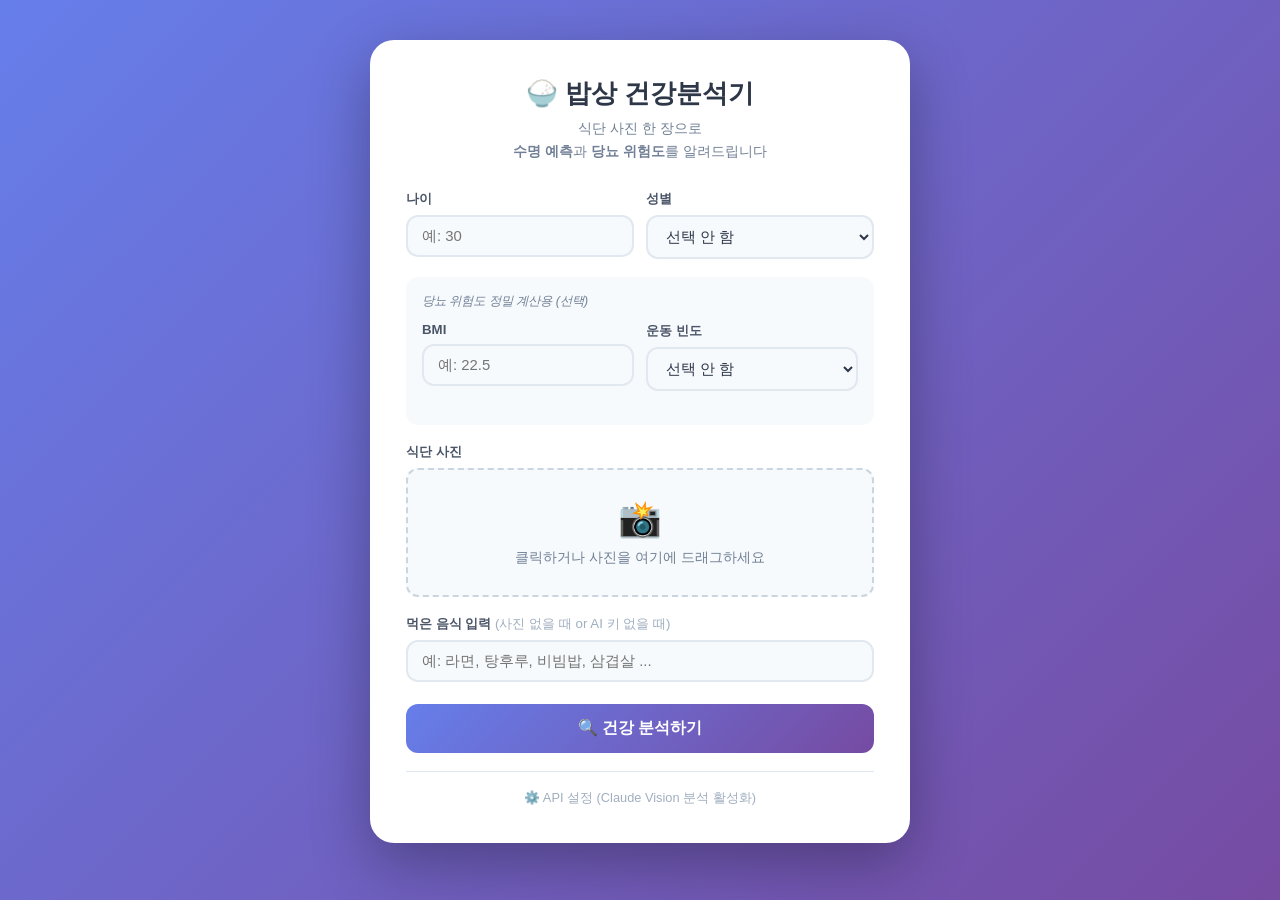
==== commit 31eb9674: "API 키 없이도 바로 동작하도록 UX 개선 - 음식 입력란 항상 표시 (숨김 없음) - API 키 없으면 alert 없이 식품 DB로 즉시 분기 - 사진 + 음식명 둘 다 없을 " ====
--- a/index.html
+++ b/index.html
@@ -218,8 +218,8 @@
             <img id="preview" alt="미리보기">
         </div>
 
-        <div class="form-group" id="manualFoodGroup" style="display:none">
-            <label for="manualFood">식단 직접 입력 (AI 분석 불가 시)</label>
+        <div class="form-group">
+            <label for="manualFood">먹은 음식 입력 <span style="font-weight:400;color:#a0aec0">(사진 없을 때 or AI 키 없을 때)</span></label>
             <input type="text" id="manualFood" placeholder="예: 라면, 탕후루, 비빔밥, 삼겹살 ...">
         </div>
 
@@ -558,7 +558,6 @@
 const submitBtn  = document.getElementById('submitBtn');
 const resultsDiv = document.getElementById('results');
 const modeTag    = document.getElementById('modeTag');
-const manualGrp  = document.getElementById('manualFoodGroup');
 
 form.addEventListener('submit', async e => {
     e.preventDefault();
@@ -569,7 +568,7 @@
     const file     = document.getElementById('imageInput').files[0];
     const manual   = document.getElementById('manualFood').value.trim();
 
-    if (!file && !manual) { alert('사진을 업로드하거나 식단을 입력해주세요.'); return; }
+    if (!file && !manual) { alert('사진을 업로드하거나 음식 이름을 입력해주세요.'); return; }
 
     submitBtn.disabled = true;
     submitBtn.innerHTML = '<span class="spinner"></span>분석 중...';
@@ -578,32 +577,25 @@
     let features;
     let mode = '양자역학 기반 시뮬레이션';
 
-    if (file) {
+    const hasKey = !!localStorage.getItem('anthropic_api_key');
+
+    if (file && hasKey) {
         const base64 = await new Promise((res, rej) => {
             const reader = new FileReader();
             reader.onload  = ev => res(ev.target.result.split(',')[1]);
             reader.onerror = rej;
             reader.readAsDataURL(file);
         });
-        const mime = file.type || 'image/jpeg';
-
         try {
-            features = await analyzeWithClaude(base64, mime);
+            features = await analyzeWithClaude(base64, file.type || 'image/jpeg');
             mode = 'Claude Vision AI + 양자 시뮬레이션';
         } catch (err) {
-            if (err.message !== 'NO_KEY') console.warn('Claude 분석 실패:', err.message);
-            // 사진 없으면 수동 입력 창 노출
-            manualGrp.style.display = 'block';
-            if (!manual) {
-                submitBtn.disabled = false;
-                submitBtn.innerHTML = '🔍 건강 분석하기';
-                alert('AI 분석을 사용할 수 없습니다.\n아래 식단 입력란에 음식 이름을 입력 후 다시 눌러주세요.');
-                return;
-            }
+            console.warn('Claude 분석 실패:', err.message);
             features = featuresFromText(manual);
             mode = '식품 DB + 양자 시뮬레이션';
         }
     } else {
+        // API 키 없거나 사진 없음 → 식품 DB 바로 사용
         features = featuresFromText(manual);
         mode = '식품 DB + 양자 시뮬레이션';
     }
@@ -645,7 +637,6 @@
     reader.onload = e => { preview.src = e.target.result; preview.style.display = 'block'; };
     reader.readAsDataURL(file);
     uploadArea.querySelector('p').textContent = file.name;
-    manualGrp.style.display = 'none';
 }
 
 // ════════════════════════════════════════════════
